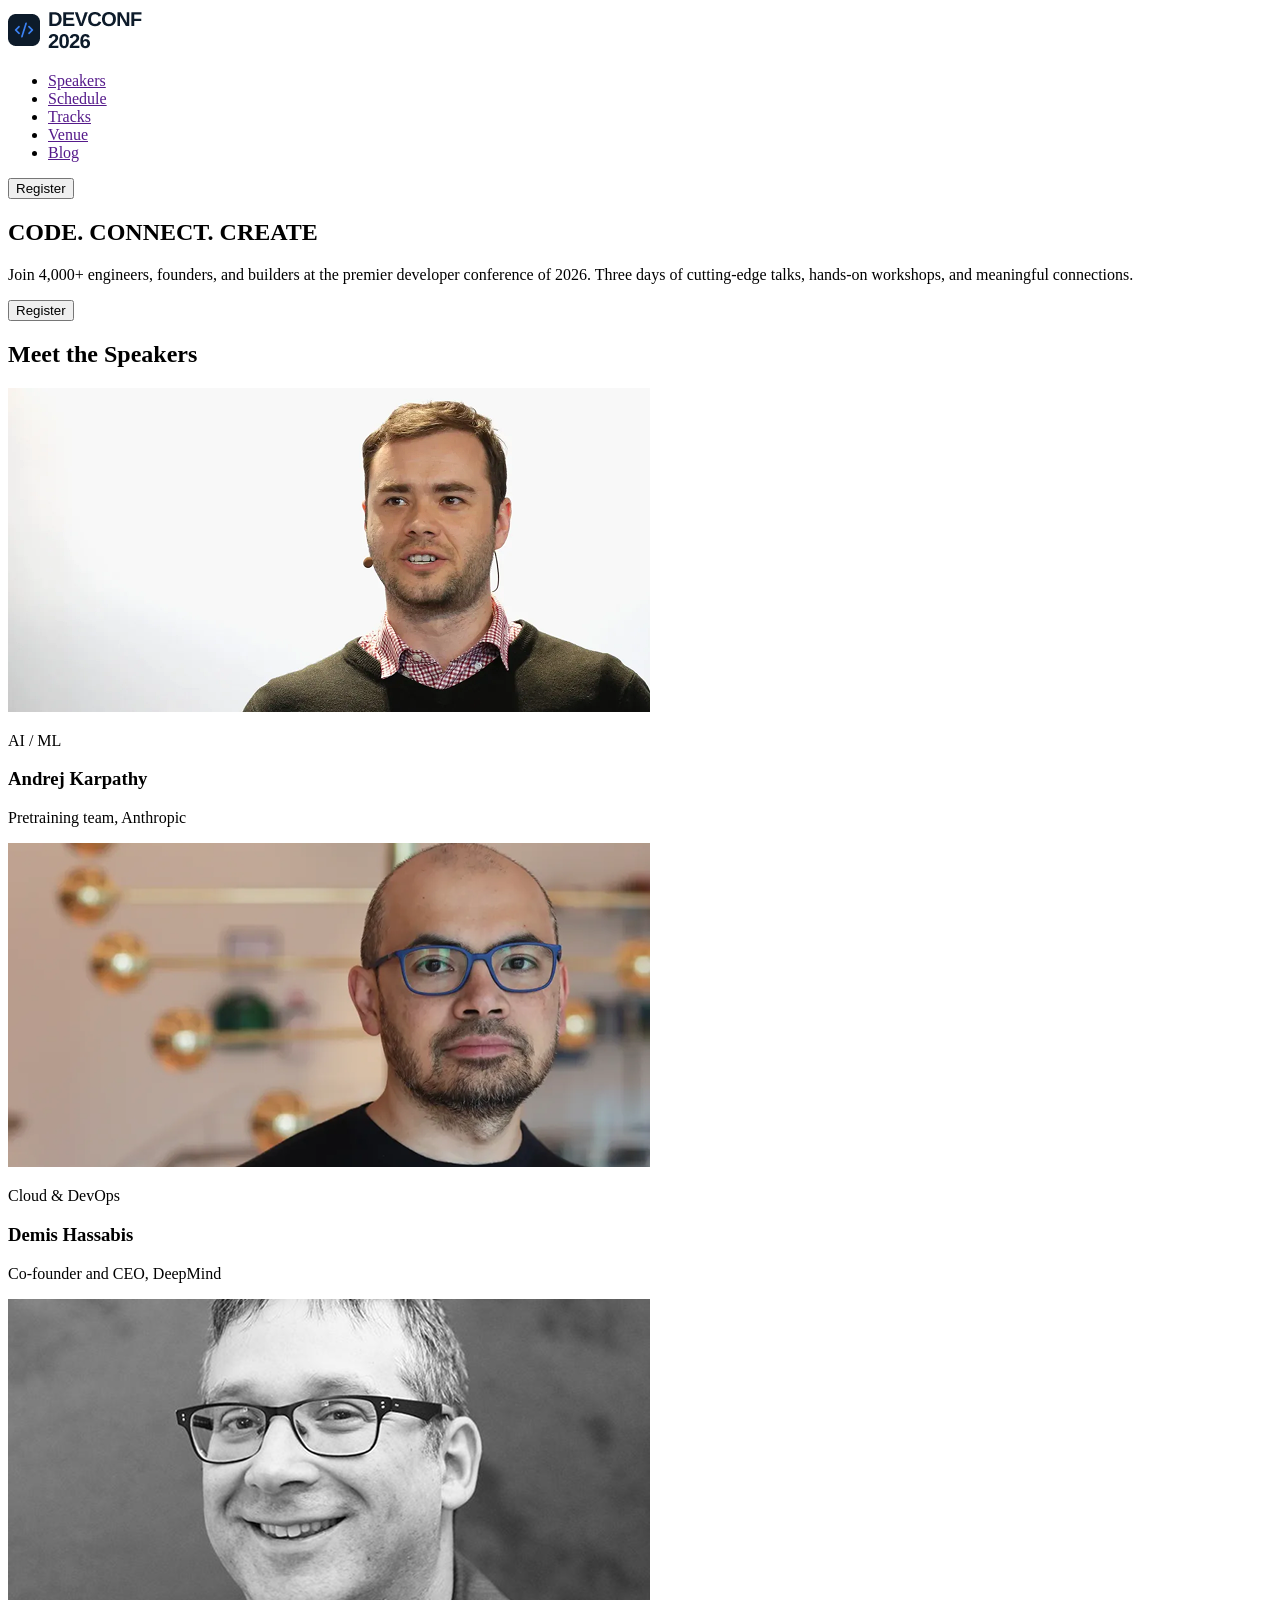
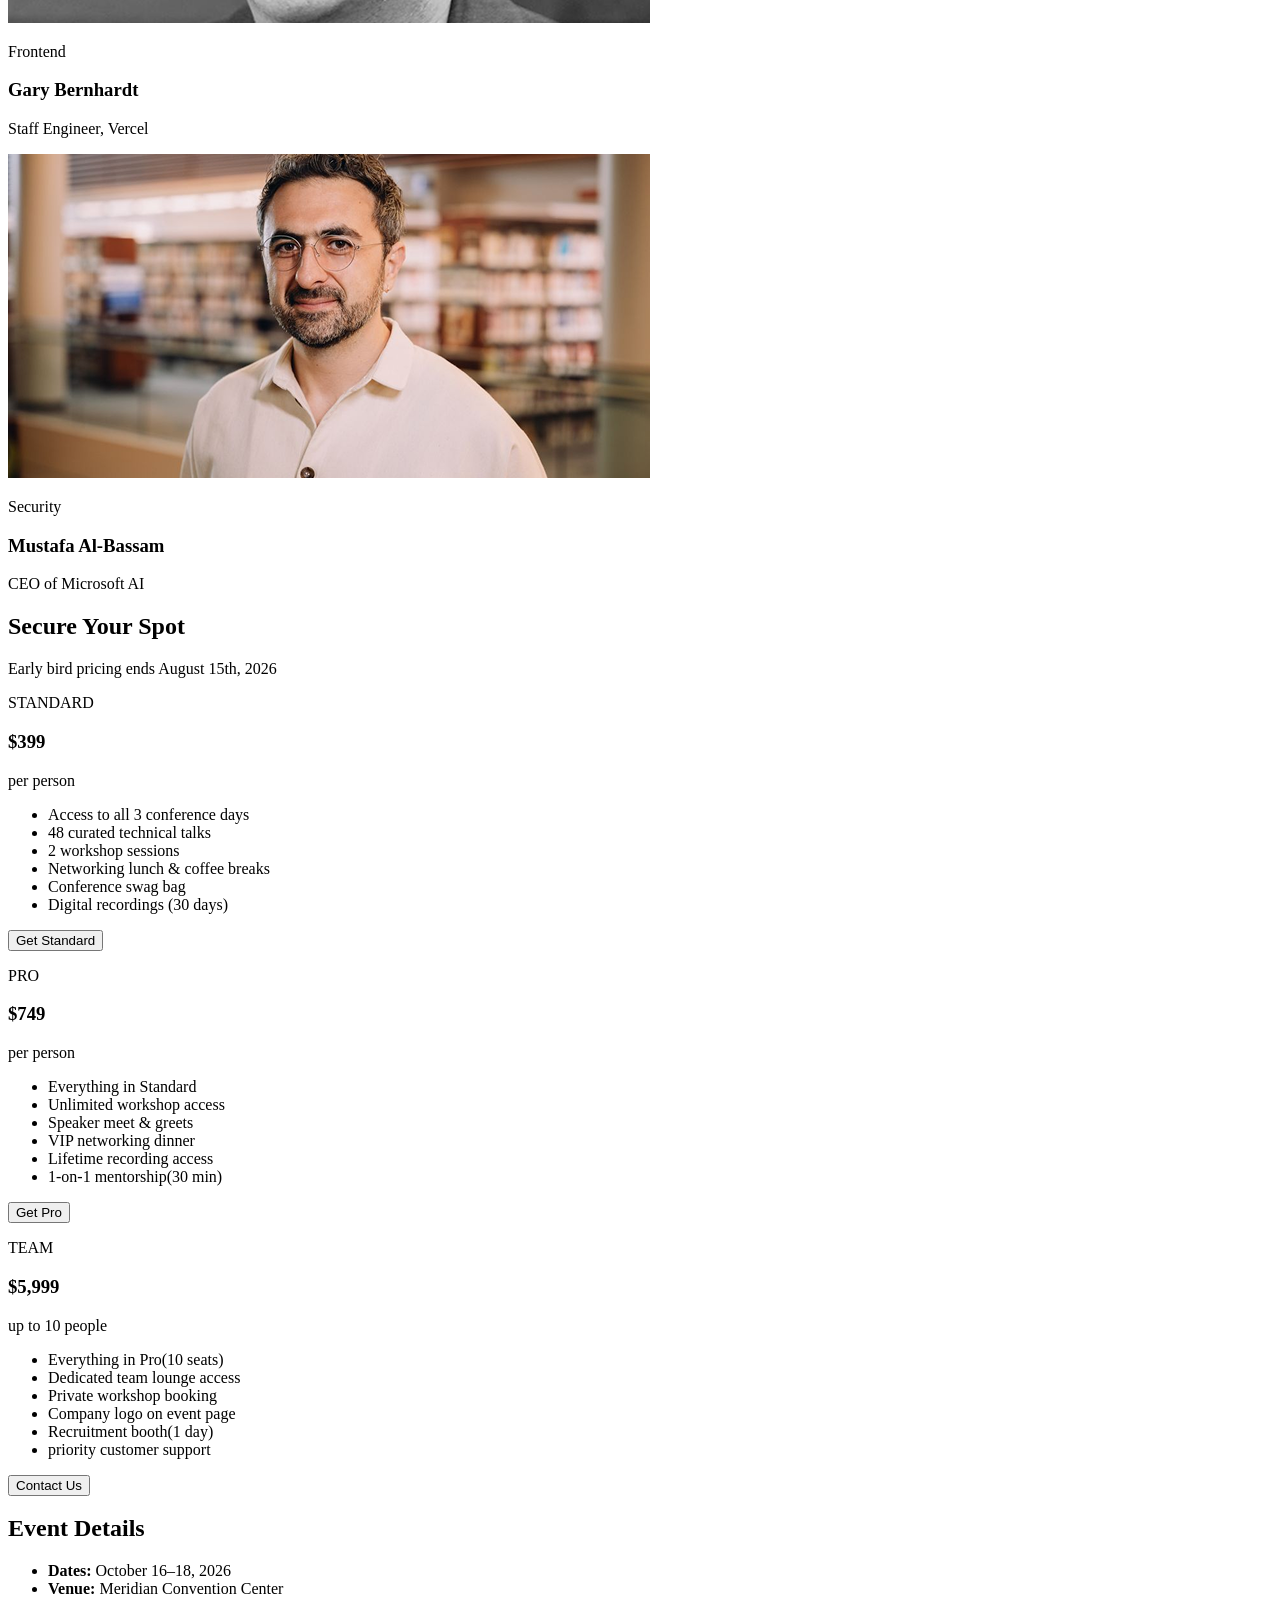
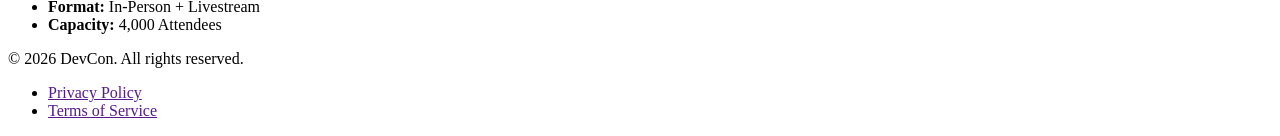
==== index.html @ 9aa8981f "root index" ====
<!DOCTYPE html>
<html lang="en">

<head>
  <meta charset="UTF-8">
  <meta name="viewport" content="width=device-width, initial-scale=1.0">
  <title>Assignment1</title>
  <link rel="stylesheet" href="./style.css">
</head>

<body>
  <header class="navigation">
    <div class="wrap">
      <img src="../assets/logo.png">
      <nav>
        <ul>
          <li><a href="">Speakers</a></li>
          <li><a href="">Schedule</a></li>
          <li><a href="">Tracks</a></li>
          <li><a href="">Venue</a></li>
          <li><a href="">Blog</a></li>
      </nav>
      <button class="btn">Register</button>
    </div>
  </header>
  <section class="hero">
    <h1 class="h-title">CODE. CONNECT. CREATE</h1>
    <p class="h-subtitle">Join 4,000+ engineers, founders, and builders at the premier developer conference of 2026.
      Three days of cutting-edge talks, hands-on workshops, and meaningful connections.</p>
    <button class="h-btn">Register</button>
  </section>
  <section class="speaker-sec ">
    <h2 class="s-title">Meet the Speakers</h2>
    <div class="s-cards">
      <article class="s-card">
        <div class="s-img">
          <img src="../assets/andrej.png" alt="Speaker 1">
        </div>
        <p class="exprtise">AI / ML</p>
        <h3 class="s-name">Andrej Karpathy</h3>
        <p class="s-bio">Pretraining team, Anthropic</p>
      </article>
      <article class="s-card">
        <div class="s-img">
          <img src="../assets/demis.png" alt="Speaker 1">
        </div>
        <p class="exprtise">Cloud & DevOps</p>
        <h3 class="s-name">Demis Hassabis</h3>
        <p class="s-bio">Co-founder and CEO, DeepMind</p>
      </article>
      <article class="s-card">
        <div class="s-img">
          <img src="../assets/gary.png" alt="Speaker 1">
        </div>
        <p class="exprtise">Frontend</p>
        <h3 class="s-name">Gary Bernhardt</h3>
        <p class="s-bio">Staff Engineer, Vercel</p>
      </article>
      <article class="s-card">
        <div class="s-img">
          <img src="../assets/mustafa.png" alt="Speaker 1">
        </div>
        <p class="exprtise">Security</p>
        <h3 class="s-name">Mustafa Al-Bassam</h3>
        <p class="s-bio">CEO of Microsoft AI</p>
      </article>
    </div>
  </section>
  <section class="price_tag">
    <h2 class="p-title">Secure Your Spot</h2>
    <p class="p-description">Early bird pricing ends August 15th, 2026</p>
    <div class="price-cards">
      <article class="price-card">
        <p class="p-name">STANDARD</p>
        <h3 class="p-price">$399</h3>
        <p class="per-person">per person</p>
        <ul class="p-features">
          <li>Access to all 3 conference days</li>
          <li>48 curated technical talks</li>
          <li>2 workshop sessions</li>
          <li>Networking lunch & coffee breaks</li>
          <li>Conference swag bag</li>
          <li>Digital recordings (30 days)</li>
        </ul>
        <button class="stbtn">Get Standard</button>
      </article>
      <article class="pro-price-card">
        <p class="p-name">PRO</p>
        <h3 class="p-price">$749</h3>
        <p class="per-person">per person</p>
        <ul class="p-features">
          <li>Everything in Standard</li>
          <li>Unlimited workshop access</li>
          <li>Speaker meet & greets</li>
          <li>VIP networking dinner</li>
          <li>Lifetime recording access</li>
          <li>1-on-1 mentorship(30 min)</li>
        </ul>
        <button class="probtn">Get Pro</button>
      </article>
      <article class="price-card">
        <p class="p-name">TEAM</p>
        <h3 class="p-price">$5,999</h3>
        <p class="per-person">up to 10 people</p>
        <ul class="p-features">
          <li>Everything in Pro(10 seats)</li>
          <li>Dedicated team lounge access</li>
          <li>Private workshop booking</li>
          <li>Company logo on event page</li>
          <li>Recruitment booth(1 day)</li>
          <li>priority customer support</li>
        </ul>
        <button class="stbtn">Contact Us</button>
      </article>
    </div>
  </section>
  <section class="placeholder-sec">
    <h2 class="place-title">Event Details</h2>
    <ul class="ed-list">
      <li><strong>Dates:</strong> October 16–18, 2026</li>
      <li><strong>Venue:</strong> Meridian Convention Center</li>
      <li><strong>Format:</strong> In-Person + Livestream</li>
      <li><strong>Capacity:</strong> 4,000 Attendees</li>
    </ul>
  </section>
  <section class="footer">
    <div class="footer-wrap">
      <p class="copyright">© 2026 DevCon. All rights reserved.</p>
      <ul class="footer-links">
        <li><a href="">Privacy Policy</a></li>
        <li><a href="">Terms of Service</a></li>
      </ul>
  </section>
</body>
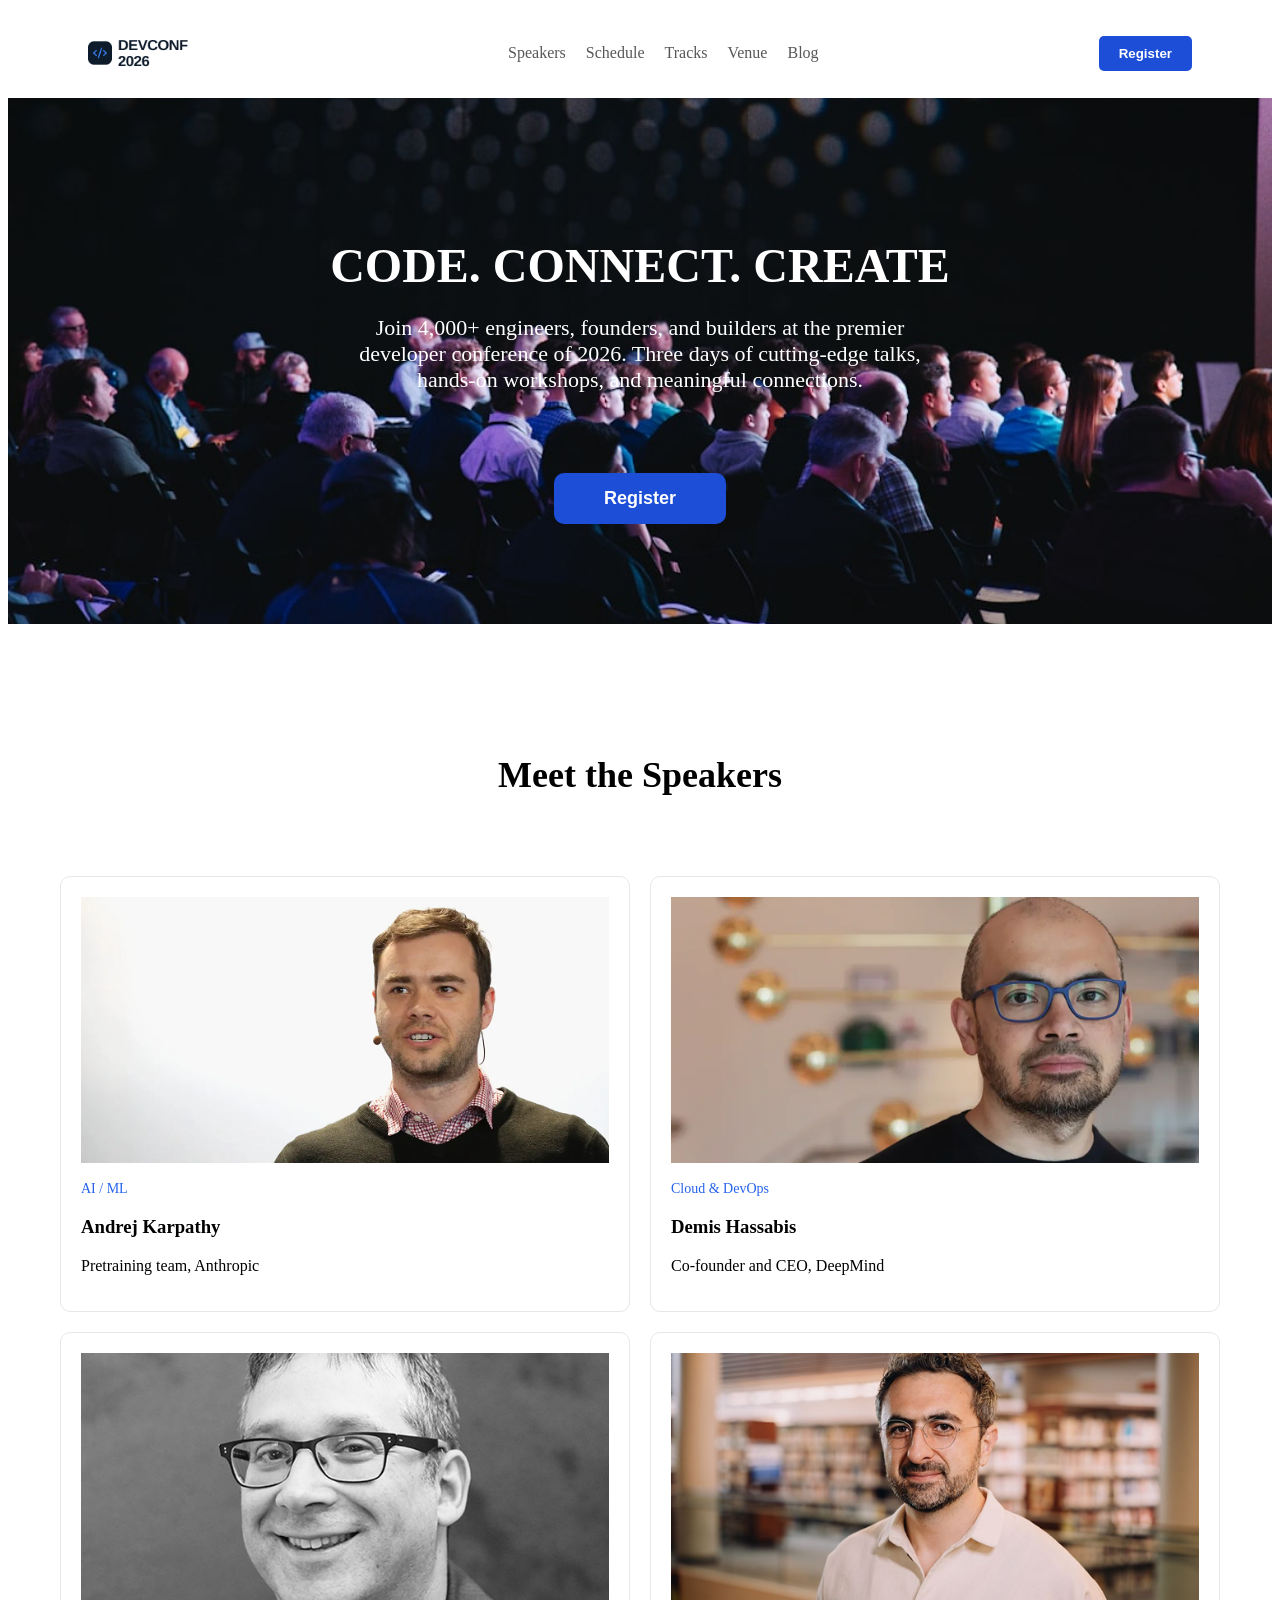
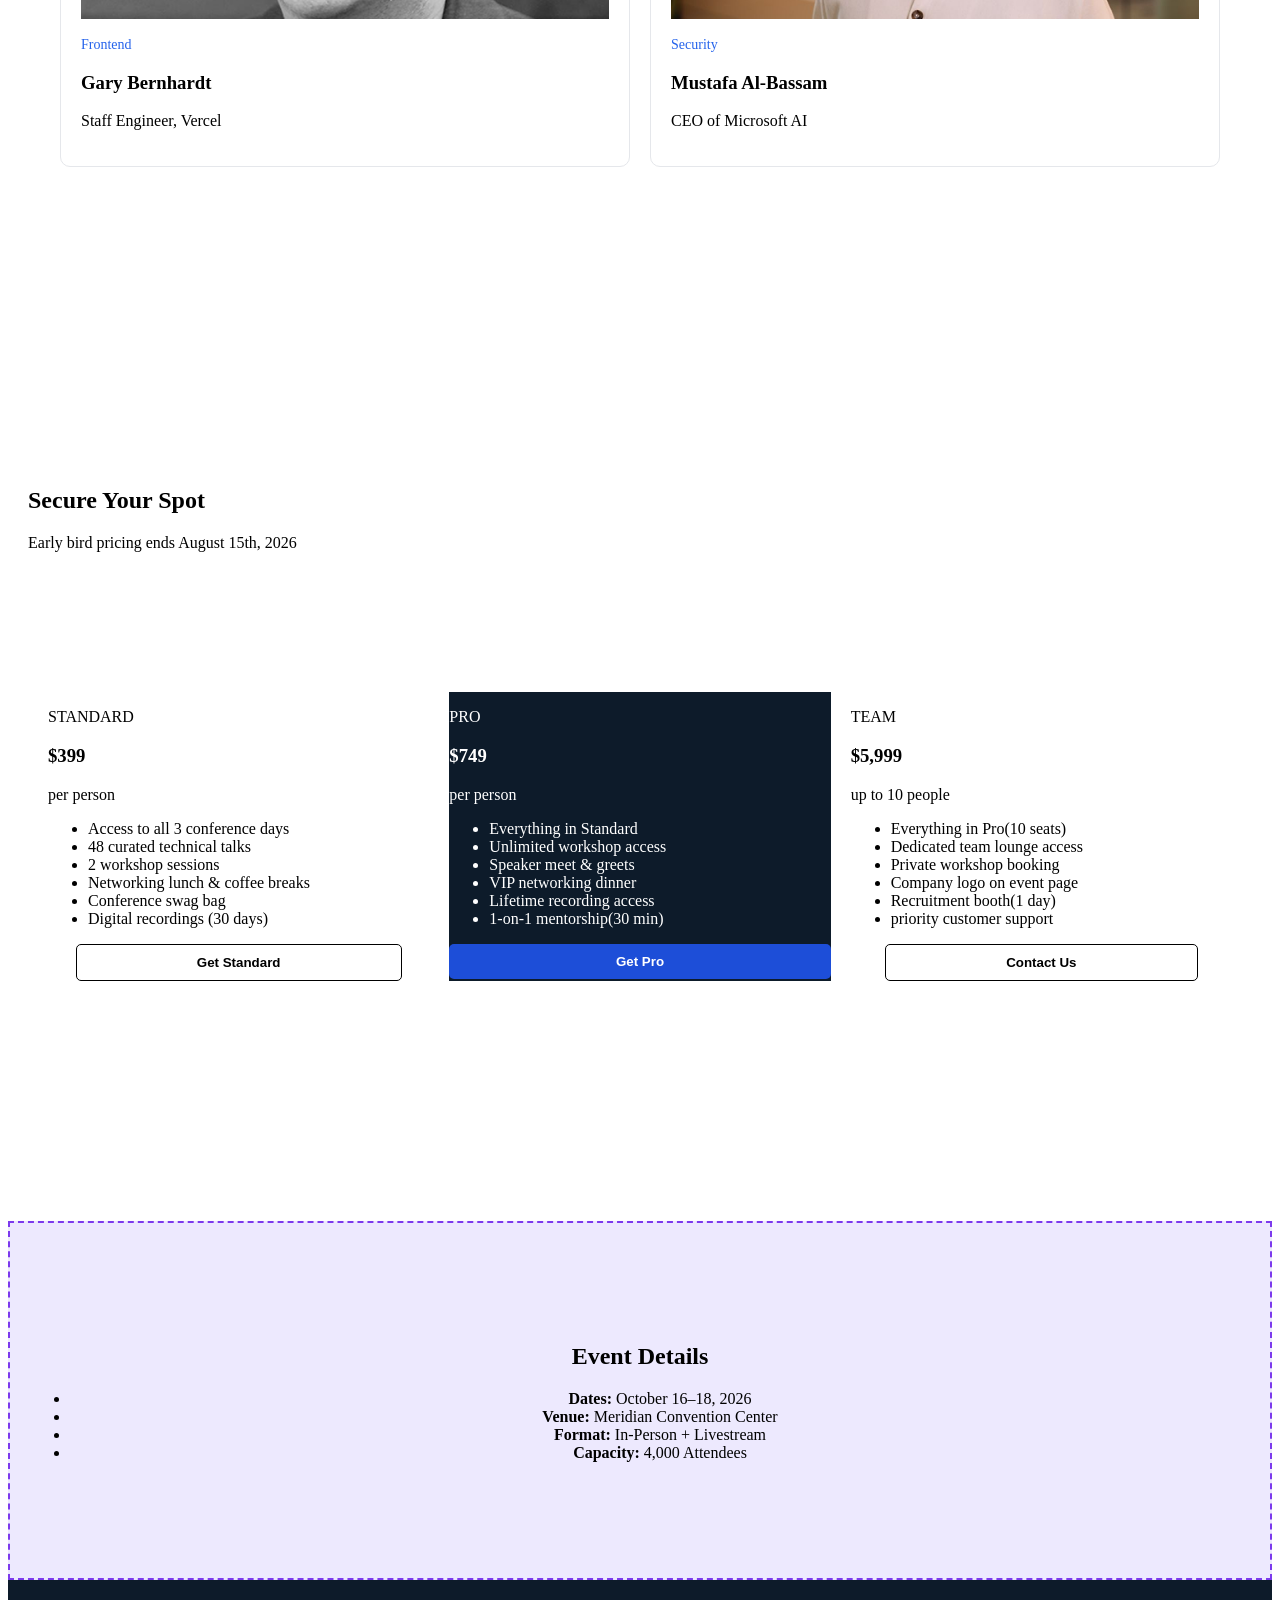
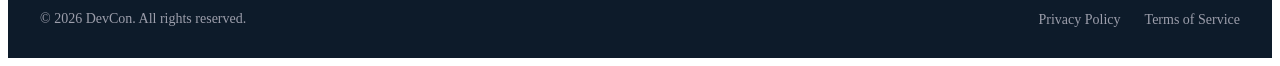
==== commit ea95baf8: "fixing style address" ====
--- a/index.html
+++ b/index.html
@@ -5,13 +5,13 @@
   <meta charset="UTF-8">
   <meta name="viewport" content="width=device-width, initial-scale=1.0">
   <title>Assignment1</title>
-  <link rel="stylesheet" href="./style.css">
+  <link rel="stylesheet" href="./ui/style.css">
 </head>
 
 <body>
   <header class="navigation">
     <div class="wrap">
-      <img src="../assets/logo.png">
+      <img src="./assets/logo.png">
       <nav>
         <ul>
           <li><a href="">Speakers</a></li>
@@ -19,6 +19,7 @@
           <li><a href="">Tracks</a></li>
           <li><a href="">Venue</a></li>
           <li><a href="">Blog</a></li>
+        </ul>
       </nav>
       <button class="btn">Register</button>
     </div>
@@ -34,15 +35,17 @@
     <div class="s-cards">
       <article class="s-card">
         <div class="s-img">
-          <img src="../assets/andrej.png" alt="Speaker 1">
+          <img src="./assets/andrej.png">
         </div>
-        <p class="exprtise">AI / ML</p>
-        <h3 class="s-name">Andrej Karpathy</h3>
-        <p class="s-bio">Pretraining team, Anthropic</p>
+        <div class="s-card-content">
+          <p class="exprtise">AI / ML</p>
+          <h3 class="s-name">Andrej Karpathy</h3>
+          <p class="s-bio">Pretraining team, Anthropic</p>
+        </div>
       </article>
       <article class="s-card">
         <div class="s-img">
-          <img src="../assets/demis.png" alt="Speaker 1">
+          <img src="./assets/demis.png">
         </div>
         <p class="exprtise">Cloud & DevOps</p>
         <h3 class="s-name">Demis Hassabis</h3>
@@ -50,19 +53,23 @@
       </article>
       <article class="s-card">
         <div class="s-img">
-          <img src="../assets/gary.png" alt="Speaker 1">
+          <img src="./assets/gary.png">
         </div>
-        <p class="exprtise">Frontend</p>
-        <h3 class="s-name">Gary Bernhardt</h3>
-        <p class="s-bio">Staff Engineer, Vercel</p>
+        <div class="s-card-content">
+          <p class="exprtise">Frontend</p>
+          <h3 class="s-name">Gary Bernhardt</h3>
+          <p class="s-bio">Staff Engineer, Vercel</p>
+        </div>
       </article>
       <article class="s-card">
         <div class="s-img">
-          <img src="../assets/mustafa.png" alt="Speaker 1">
+          <img src="./assets/mustafa.png">
         </div>
-        <p class="exprtise">Security</p>
-        <h3 class="s-name">Mustafa Al-Bassam</h3>
-        <p class="s-bio">CEO of Microsoft AI</p>
+        <div class="s-card-content">
+          <p class="exprtise">Security</p>
+          <h3 class="s-name">Mustafa Al-Bassam</h3>
+          <p class="s-bio">CEO of Microsoft AI</p>
+        </div>
       </article>
     </div>
   </section>
@@ -123,12 +130,14 @@
       <li><strong>Capacity:</strong> 4,000 Attendees</li>
     </ul>
   </section>
-  <section class="footer">
+  <footer class="footer">
     <div class="footer-wrap">
       <p class="copyright">© 2026 DevCon. All rights reserved.</p>
       <ul class="footer-links">
         <li><a href="">Privacy Policy</a></li>
         <li><a href="">Terms of Service</a></li>
       </ul>
-  </section>
-</body>+    </div>
+  </footer>
+</body>
+</html>
--- a/ui/style.css
+++ b/ui/style.css
@@ -0,0 +1,208 @@
+*{
+    box-sizing: border-box;
+}
+/*navigation bar*/
+.wrap{
+    margin: 0 auto;
+    padding: 0 20px;
+}
+.navigation{
+    background-color: #ffffff;
+    padding: 20px 60px;
+    justify-content: space-between;
+}
+.navigation .wrap{
+    display: flex;
+    justify-content: space-between;
+    align-items: center;
+}
+.navigation ul{
+    display: flex;
+    list-style: none;
+    gap: 20px;
+    color: black;
+    
+}
+.navigation img{
+    width: 100px;
+}
+.navigation a{
+    text-decoration: none;
+    color: #575757;
+}
+.btn{
+    background-color: #1D4ED8;
+    color: white;
+    border: none;
+    padding: 10px 20px;
+    border-radius: 5px;
+    cursor: pointer;
+    font-weight: bold;
+}
+/*hero section*/
+.hero{
+    background-image: url('../assets/banner.jpg');
+    background-size: cover;
+    background-repeat: no-repeat;
+    background-position: center center;
+    text-align: center;
+    padding: 100px 20px;
+}
+.hero .h-title{
+    font-size: 48px;
+    color: white;
+    margin-bottom: 20px;
+}
+.hero .h-subtitle{
+    font-size: 22px;
+    color: white;
+    margin-bottom: 80px;
+    margin-left: 25%;
+    margin-right: 25%;
+}
+.hero .h-btn{
+    background-color: #1D4ED8;
+    color: white;
+    border: none;
+    padding: 15px 50px;
+    border-radius: 10px;
+    cursor: pointer;
+    font-weight: bold;
+    font-size: 18px;
+}
+/*speaker section*/
+.speaker-sec{
+    padding: 100px 20px;
+    text-align: center;
+}
+.speaker-sec .s-title{
+    font-size: 36px;
+    color: #000000;
+    margin-bottom: 20px;
+}
+.s-cards{
+    display:grid;
+    grid-template-columns: repeat(2, 1fr);
+    gap: 20px;
+    padding: 60px 20px 100px;
+    max-width: 1200px;
+    margin: 0 auto;
+}
+.s-card{
+    background-color: #ffffff;
+    border-radius: 10px;
+    padding: 20px;
+    text-align: left;
+    border: #E5E7EB solid 1px;
+}
+.s-img img{
+   width: 100%;
+  height: 100%;
+  object-fit: cover;
+}
+.exprtise{
+    font-size: 14px;
+    color: #2563EB;
+    
+}
+/*price section*/
+.price_tag{
+    text-align: left;
+    padding: 100px 20px;
+}
+.price-cards{
+    display:grid;
+    grid-template-columns: repeat(3, 1fr);
+    gap: 20px;
+    padding: 80px 20px;
+    margin: 60px auto;
+}
+.price-cards .p-card{
+    background-color: #ffffff;
+    border-radius: 10px;
+    padding: 20px;
+    text-align: left;
+    border: #b3b3b3 solid 1px;
+}
+.price-cards .pro-price-card{
+    background-color: #0D1B2A;
+    color: white;
+}
+.stbtn{
+    display: block;
+    margin: 0 auto;
+    background-color: #ffffff;
+    color: black;
+    border: black solid 1px;
+    padding: 10px 120px;
+    border-radius: 5px;
+    cursor: pointer;
+    font-weight: bold;
+}
+.probtn{
+    width: 100%;
+    background-color: #1D4ED8;
+    color: white;
+    border: none;
+    padding: 10px 0;
+    border-radius: 5px;
+    cursor: pointer;
+    font-weight: bold;
+}
+/*placeholde section*/
+.placeholder-sec{
+    padding: 100px 20px;
+    text-align: center;
+    background-color: #EDE9FE;
+    border: dashed 2px #7C3AED
+}
+.placeholder-sec .title{
+    font-size: 63px;
+    font-weight: bold;
+    color: #7C3AED;
+    margin-bottom: 20px;
+}
+.placeholder-sec .subtitle{
+    font-size: 34px;
+    font-weight: bold;
+    color: #9F67EA;
+    margin-bottom: 80px;
+    margin-left: 25%;
+    margin-right: 25%;
+
+}
+/*footer section*/
+.footer{
+    background-color: #0D1B2A;
+    color: white;
+    padding: 30px 20px;
+}
+
+.footer .footer-wrap{
+    display: flex;
+    justify-content: space-between;
+    align-items: center;
+    gap: 20px;
+    max-width: 1200px;
+    margin: 0 auto;
+}
+
+.footer .copyright{
+    font-size: 14px;
+    color: #9c9eab;
+    margin: 0;
+}
+
+.footer .footer-links{
+    display: flex;
+    list-style: none;
+    gap: 24px;
+    margin: 0;
+    padding: 0;
+}
+
+.footer .footer-links a{
+    color: #9c9eab;
+    text-decoration: none;
+    font-size: 14px;
+}
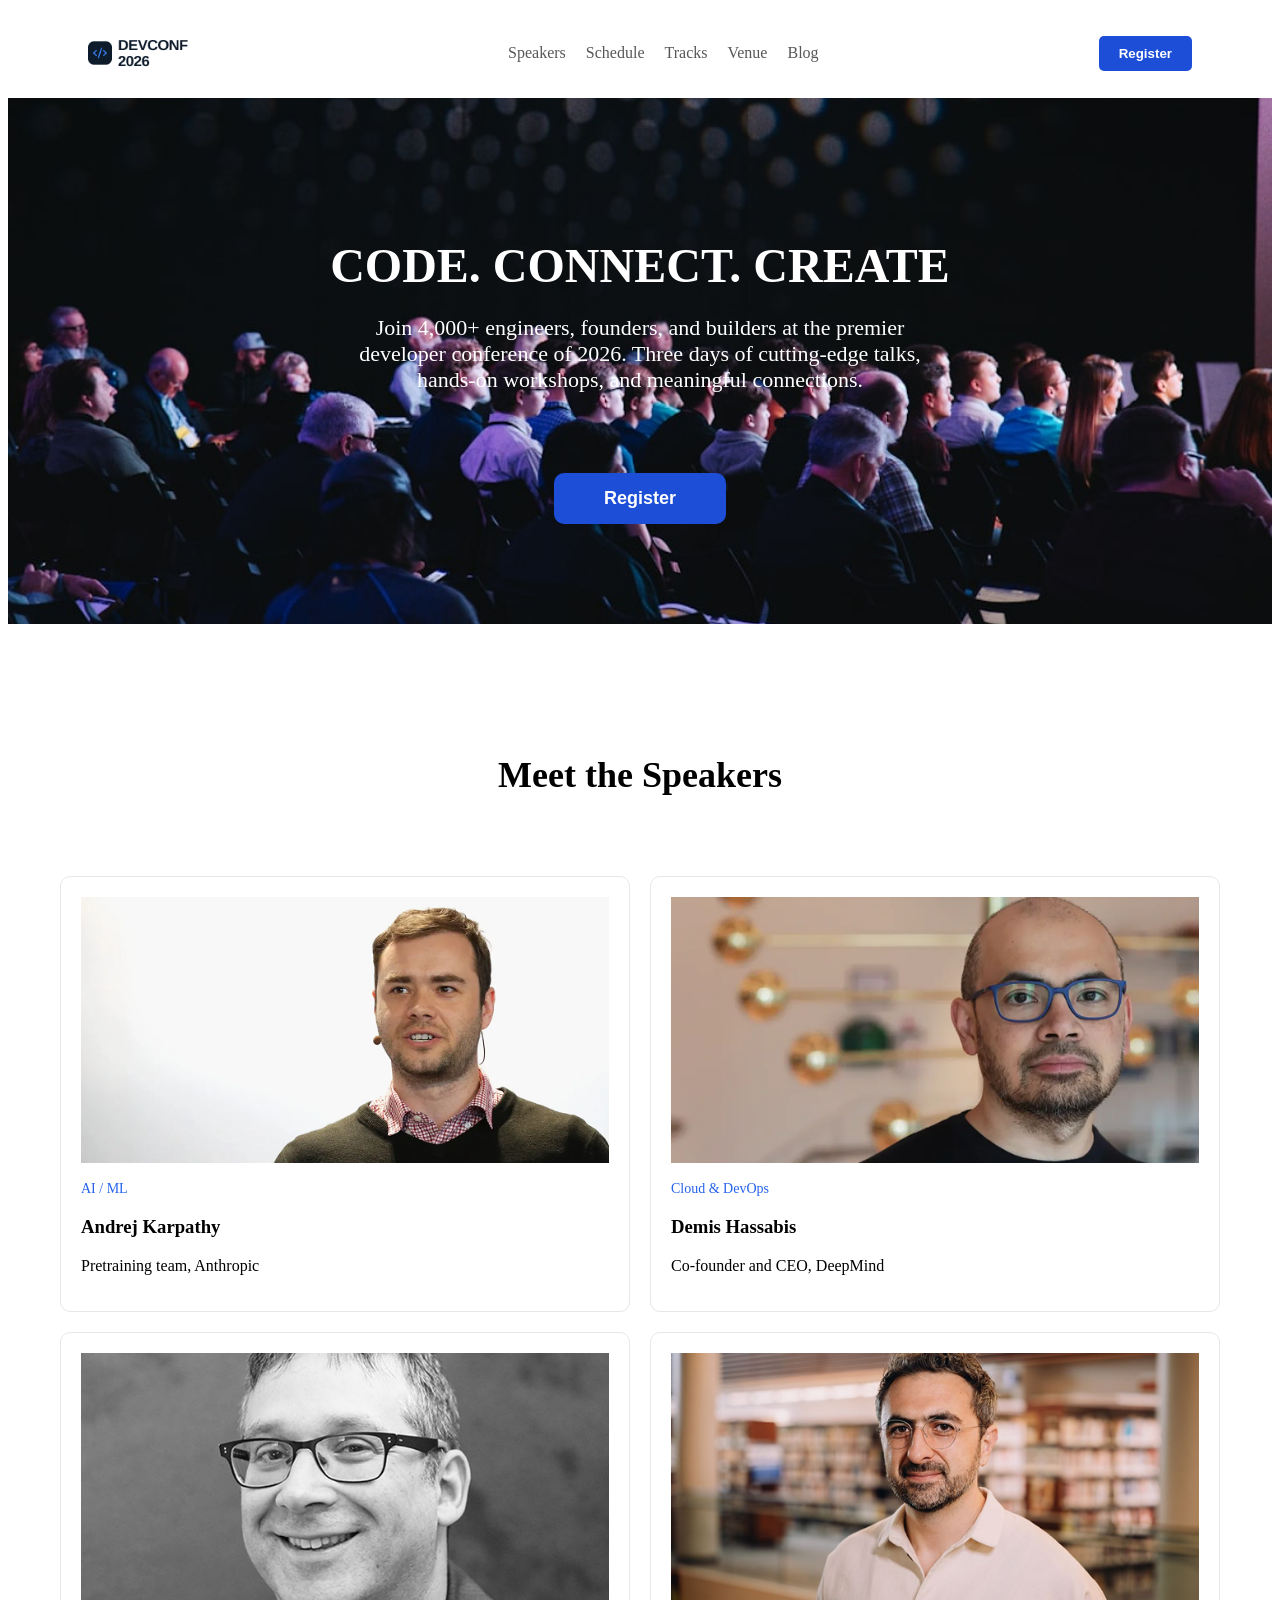
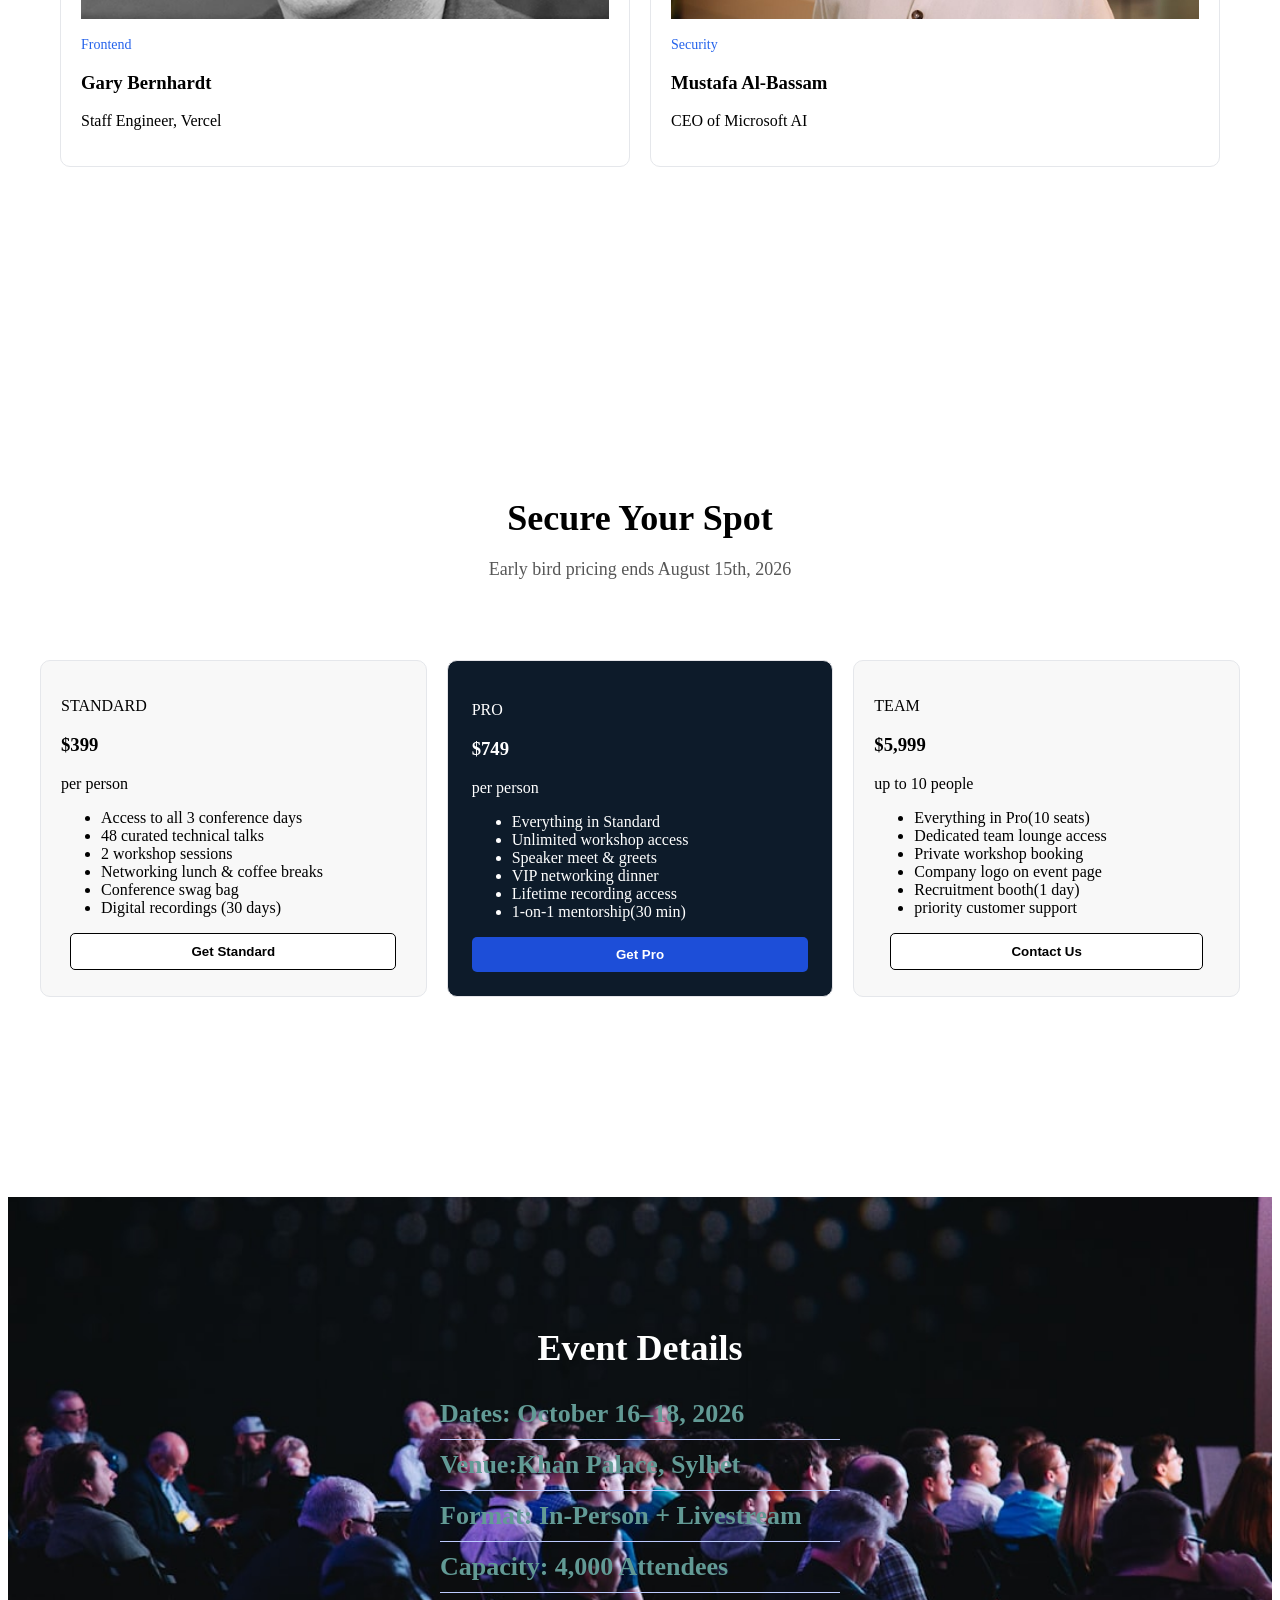
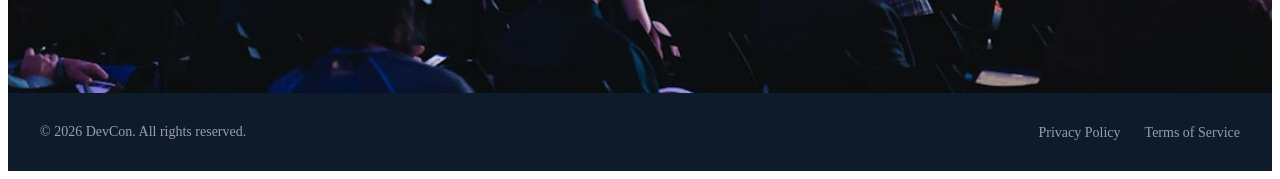
==== commit 388bd539: "ai part fix by me add a bg image" ====
--- a/index.html
+++ b/index.html
@@ -7,7 +7,6 @@
   <title>Assignment1</title>
   <link rel="stylesheet" href="./ui/style.css">
 </head>
-
 <body>
   <header class="navigation">
     <div class="wrap">
@@ -125,7 +124,7 @@
     <h2 class="place-title">Event Details</h2>
     <ul class="ed-list">
       <li><strong>Dates:</strong> October 16–18, 2026</li>
-      <li><strong>Venue:</strong> Meridian Convention Center</li>
+      <li><strong>Venue:</strong>Khan Palace, Sylhet</li>
       <li><strong>Format:</strong> In-Person + Livestream</li>
       <li><strong>Capacity:</strong> 4,000 Attendees</li>
     </ul>
--- a/ui/style.css
+++ b/ui/style.css
@@ -106,24 +106,55 @@
     
 }
 /*price section*/
+.p-title{
+    font-size: 36px;
+    color: #000000;
+    margin-bottom: 20px;
+}
+.p-description{
+    font-size: 18px;
+    color: #575757;
+    margin-bottom: 80px;
+    margin-left: 25%;
+    margin-right: 25%;
+}
 .price_tag{
-    text-align: left;
-    padding: 100px 20px;
+    text-align: center;
+    padding: 100px 20px;
+}
+.price_tag .title{
+    font-size: 36px;
+    font-weight: bold;
+    color: #000000;
+    margin-bottom: 20px;
 }
 .price-cards{
     display:grid;
     grid-template-columns: repeat(3, 1fr);
     gap: 20px;
-    padding: 80px 20px;
-    margin: 60px auto;
-}
-.price-cards .p-card{
-    background-color: #ffffff;
+    max-width: 1200px;
+    margin: 60px auto 100px;
+    text-align: left;
+}
+.price-cards .pro-price-card{
+    background: #fff;
+    border: 1px solid #e4e4e8;
+    border-radius: 10px;
+    padding: 24px;
+}
+.pro-price-card {
+    background-color: #0D1B2A;
+    color: white;
+    
+}
+.price-card{
+    background-color: #f8f8f8;
     border-radius: 10px;
     padding: 20px;
     text-align: left;
-    border: #b3b3b3 solid 1px;
-}
+    border: #E5E7EB solid 1px;
+}
+
 .price-cards .pro-price-card{
     background-color: #0D1B2A;
     color: white;
@@ -151,26 +182,37 @@
 }
 /*placeholde section*/
 .placeholder-sec{
-    padding: 100px 20px;
-    text-align: center;
-    background-color: #EDE9FE;
-    border: dashed 2px #7C3AED
-}
-.placeholder-sec .title{
-    font-size: 63px;
-    font-weight: bold;
-    color: #7C3AED;
-    margin-bottom: 20px;
-}
-.placeholder-sec .subtitle{
-    font-size: 34px;
-    font-weight: bold;
-    color: #9F67EA;
-    margin-bottom: 80px;
-    margin-left: 25%;
-    margin-right: 25%;
-
-}
+     background-image: url('../assets/banner.jpg');
+    background-size: cover;
+    background-repeat: no-repeat;
+    background-position: center center;
+    text-align: center;
+    padding: 100px 20px;
+    padding: 100px 20px;
+    text-align: center;
+}
+.placeholder-sec .place-title{
+    font-size: 36px;
+    color: #ffffff;
+    margin-bottom: 20px;
+}
+
+.ed-list{
+    list-style: none;
+    padding: 0;
+    max-width: 400px;
+    margin: 0 auto;
+    text-align: left;
+    color: #629b96fe;
+    font-weight: bold;
+}
+
+.ed-list li{
+    font-size: 26px;
+    padding: 10px 0;
+    border-bottom: 1px solid #bdcbff;
+}
+
 /*footer section*/
 .footer{
     background-color: #0D1B2A;
